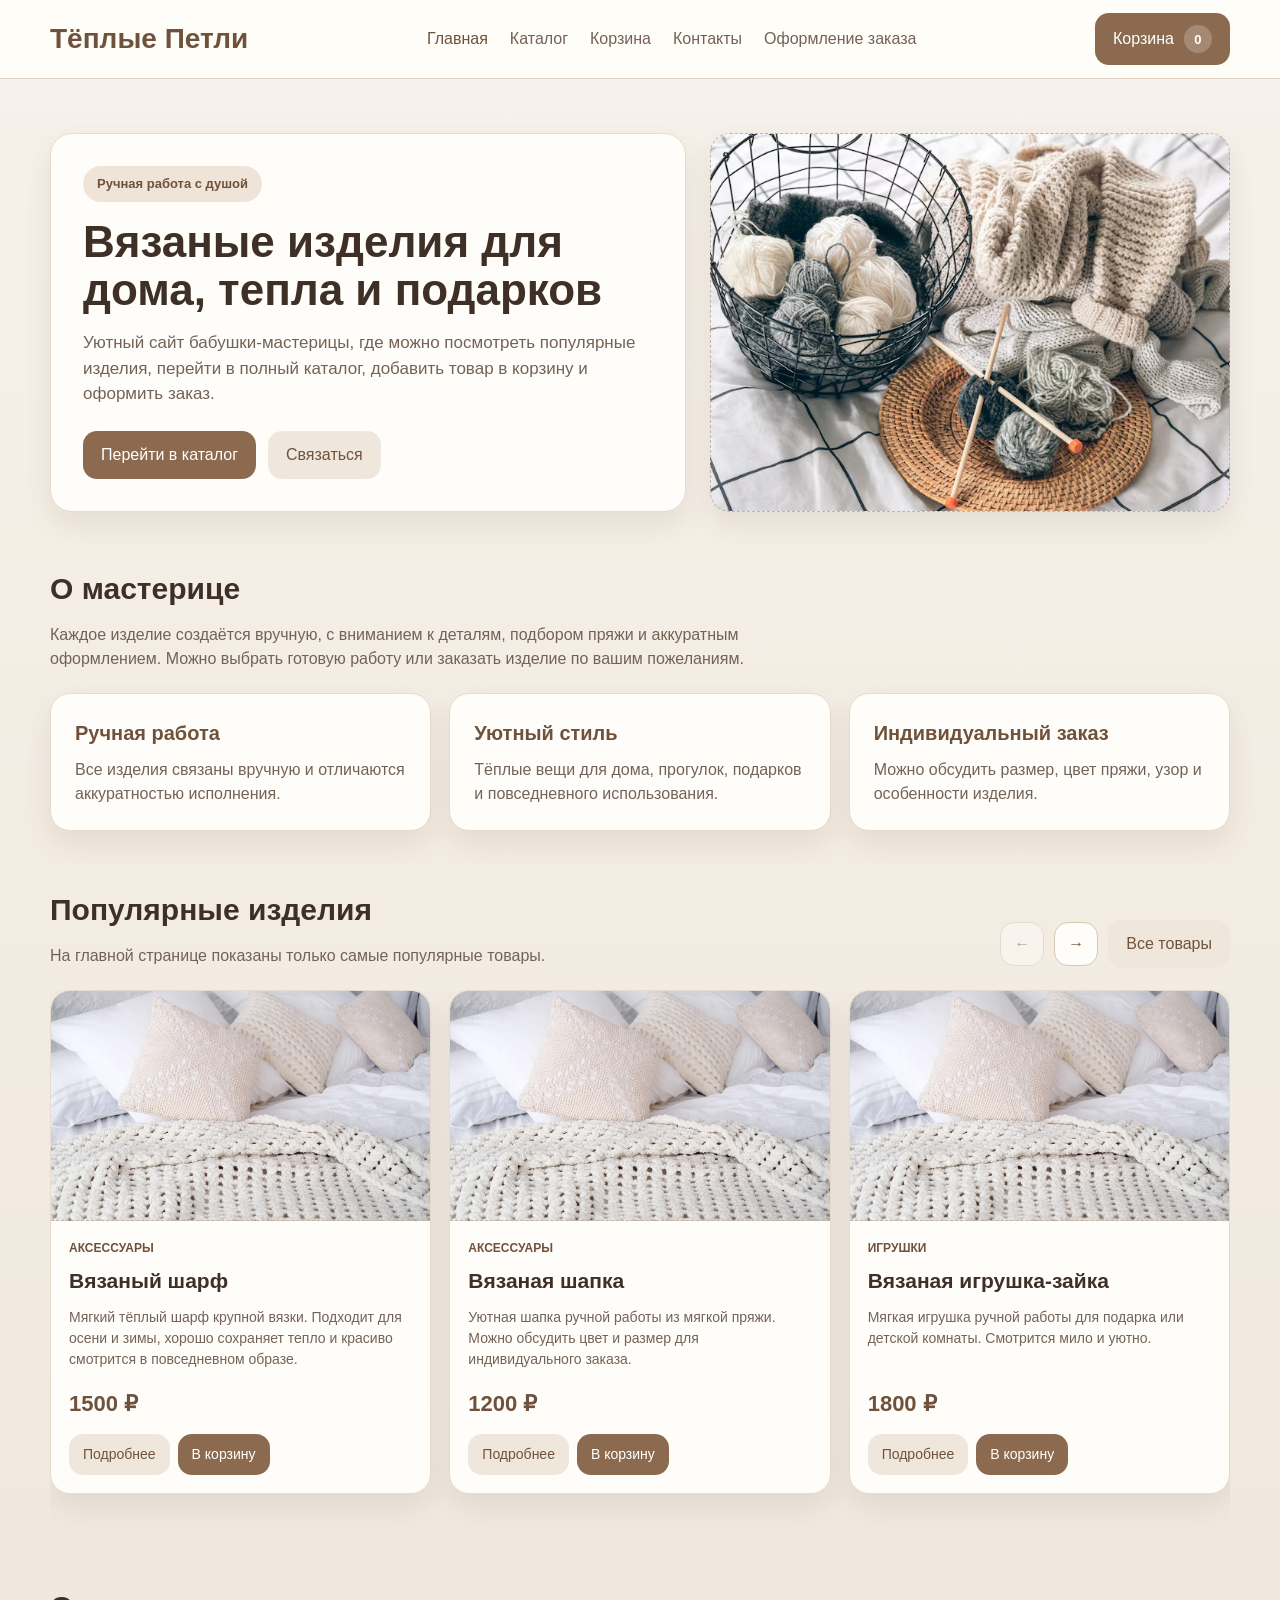
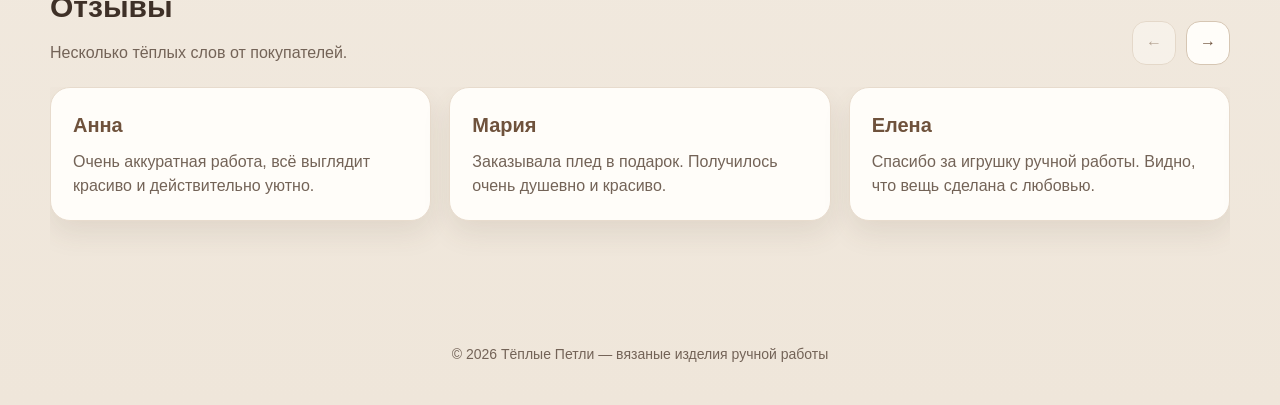
==== index.html @ dade48f2 "first commit" ====
<!DOCTYPE html>
<html lang="ru">
<head>
  <meta charset="UTF-8" />
  <meta name="viewport" content="width=device-width, initial-scale=1.0" />
  <title>Тёплые Петли — вязаные изделия ручной работы</title>
  <link rel="stylesheet" href="css/style.css" />
</head>
<body>
  <header class="header">
    <div class="container header__inner">
      <a href="index.html" class="logo">Тёплые Петли</a>

      <button class="burger" type="button" aria-label="Открыть меню" aria-expanded="false">
        <span class="burger__line"></span>
      </button>

      <nav class="nav">
        <a class="nav__link nav__link--active" href="index.html">Главная</a>
        <a class="nav__link" href="catalog.html">Каталог</a>
        <a class="nav__link" href="cart.html">Корзина</a>
        <a class="nav__link" href="contacts.html">Контакты</a>
        <a class="nav__link" href="checkout.html">Оформление заказа</a>
      </nav>

      <div class="header__actions">
        <a href="cart.html" class="header__cart-btn">
          <span class="header__cart-label">Корзина</span>
          <span class="cart-badge" id="cart-count">0</span>
        </a>
      </div>
    </div>
  </header>

  <main>
    <section class="hero">
      <div class="container hero__grid">
        <div class="hero__content">
          <span class="hero__label">Ручная работа с душой</span>
          <h1 class="hero__title">Вязаные изделия для дома, тепла и подарков</h1>
          <p class="hero__text">
            Уютный сайт бабушки-мастерицы, где можно посмотреть популярные изделия,
            перейти в полный каталог, добавить товар в корзину и оформить заказ.
          </p>
          <div class="hero__actions">
            <a href="catalog.html" class="button">Перейти в каталог</a>
            <a href="contacts.html" class="button button--light">Связаться</a>
          </div>
        </div>

        <div class="image-placeholder image-placeholder--large set-bg" data-setbg="./image/hero.avif">
        </div>
      </div>
    </section>

    <section class="section">
      <div class="container">
        <div class="section__head">
          <h2 class="section__title">О мастерице</h2>
          <p class="section__text">
            Каждое изделие создаётся вручную, с вниманием к деталям, подбором
            пряжи и аккуратным оформлением. Можно выбрать готовую работу или
            заказать изделие по вашим пожеланиям.
          </p>
        </div>

        <div class="info-grid">
          <article class="info-card">
            <h3 class="info-card__title">Ручная работа</h3>
            <p class="info-card__text">
              Все изделия связаны вручную и отличаются аккуратностью исполнения.
            </p>
          </article>

          <article class="info-card">
            <h3 class="info-card__title">Уютный стиль</h3>
            <p class="info-card__text">
              Тёплые вещи для дома, прогулок, подарков и повседневного использования.
            </p>
          </article>

          <article class="info-card">
            <h3 class="info-card__title">Индивидуальный заказ</h3>
            <p class="info-card__text">
              Можно обсудить размер, цвет пряжи, узор и особенности изделия.
            </p>
          </article>
        </div>
      </div>
    </section>

    <section class="section">
      <div class="container">
        <div class="section__head section__head--row">
          <div>
            <h2 class="section__title">Популярные изделия</h2>
            <p class="section__text">
              На главной странице показаны только самые популярные товары.
            </p>
          </div>
          <div class="slider__controls">
            <button class="slider__btn" type="button" data-slider-prev="popular-slider" aria-label="Предыдущий слайд">←</button>
            <button class="slider__btn" type="button" data-slider-next="popular-slider" aria-label="Следующий слайд">→</button>
            <a href="catalog.html" class="button button--light">Все товары</a>
          </div>
        </div>

        <div class="slider" id="popular-slider">
          <div class="slider__viewport">
            <div class="slider__track" id="popular-products"></div>
          </div>
        </div>
      </div>
    </section>

    <section class="section">
      <div class="container">
        <div class="section__head section__head--row">
          <div>
            <h2 class="section__title">Отзывы</h2>
            <p class="section__text">Несколько тёплых слов от покупателей.</p>
          </div>
          <div class="slider__controls">
            <button class="slider__btn" type="button" data-slider-prev="reviews-slider" aria-label="Предыдущий отзыв">←</button>
            <button class="slider__btn" type="button" data-slider-next="reviews-slider" aria-label="Следующий отзыв">→</button>
          </div>
        </div>

        <div class="slider" id="reviews-slider">

  <div class="slider__viewport">
    <div class="slider__track" id="reviews-list"></div>
  </div>

</div>
      </div>
    </section>
  </main>

  <footer class="footer">
    <div class="container">
      <p>© 2026 Тёплые Петли — вязаные изделия ручной работы</p>
    </div>
  </footer>

  <script src="js/products.js"></script>
  <script src="js/main.js"></script>
  <script src="js/reviews.js"></script>
</body>
</html>
---- css/style.css ----
* {
  box-sizing: border-box;
  margin: 0;
  padding: 0;
}

:root {
  --bg: #f6f1ea;
  --surface: #fffdf9;
  --surface-soft: #f0e7dc;
  --accent: #8b6a4f;
  --accent-dark: #6f523c;
  --text: #3e3027;
  --muted: #736357;
  --line: #ddd0c0;
  --shadow: 0 12px 28px rgba(93, 69, 50, 0.1);
  --radius: 22px;
}

html {
  scroll-behavior: smooth;
}

body {
  min-height: 100vh;
  display: flex;
  flex-direction: column;
  font-family: Arial, sans-serif;
  background: linear-gradient(180deg, #f6f1ea 0%, #efe6da 100%);
  color: var(--text);
  line-height: 1.5;
}

main {
  flex: 1 0 auto;
}

a {
  color: inherit;
  text-decoration: none;
}

button,
input,
textarea {
  font: inherit;
}

.container {
  width: min(1180px, calc(100% - 32px));
  margin: 0 auto;
}

.header {
  position: sticky;
  top: 0;
  z-index: 100;
  background: rgba(255, 253, 249, 0.94);
  backdrop-filter: blur(8px);
  border-bottom: 1px solid var(--line);
}

.header__inner {
  min-height: 78px;
  display: flex;
  align-items: center;
  justify-content: space-between;
  gap: 20px;
  position: relative;
}

.logo {
  font-size: 28px;
  font-weight: 700;
  color: var(--accent-dark);
  flex-shrink: 0;
}

.nav {
  display: flex;
  gap: 22px;
  align-items: center;
  flex-wrap: wrap;
  margin-left: auto;
}

.nav__link {
  color: var(--muted);
  transition: 0.2s;
}

.nav__link:hover,
.nav__link--active {
  color: var(--accent-dark);
}

.header__actions {
  display: flex;
  align-items: center;
  gap: 12px;
  margin-left: auto;
}

.burger {
  display: none;
  align-items: center;
  justify-content: center;
  width: 46px;
  height: 46px;
  border: 1px solid #d9caba;
  border-radius: 14px;
  background: var(--surface);
  color: var(--accent-dark);
  cursor: pointer;
  transition: 0.2s;
  margin-left: auto;
}

.burger:hover {
  background: #f2e9df;
}

.burger__line,
.burger::before,
.burger::after {
  content: '';
  display: block;
  width: 18px;
  height: 2px;
  background: currentColor;
  border-radius: 999px;
  transition: 0.2s;
}

.burger {
  position: relative;
}

.burger__line {
  position: absolute;
}

.burger::before {
  position: absolute;
  transform: translateY(-6px);
}

.burger::after {
  position: absolute;
  transform: translateY(6px);
}

.burger.is-active .burger__line {
  opacity: 0;
}

.burger.is-active::before {
  transform: rotate(45deg);
}

.burger.is-active::after {
  transform: rotate(-45deg);
}

.header__cart-btn,
.button {
  display: inline-flex;
  align-items: center;
  justify-content: center;
  gap: 10px;
  border: none;
  cursor: pointer;
  border-radius: 14px;
  padding: 12px 18px;
  background: var(--accent);
  color: #fff;
  transition: 0.2s;
}

.header__cart-btn:hover,
.button:hover {
  background: var(--accent-dark);
  transform: translateY(-2px);
}

.header__cart-label {
  white-space: nowrap;
}

.cart-badge {
  min-width: 28px;
  height: 28px;
  padding: 0 8px;
  border-radius: 999px;
  background: rgba(255, 255, 255, 0.22);
  display: inline-flex;
  align-items: center;
  justify-content: center;
  font-size: 13px;
  font-weight: 700;
  line-height: 1;
  flex-shrink: 0;
}

.button--light {
  background: var(--surface-soft);
  color: var(--accent-dark);
}

.button--light:hover {
  background: #e6dacb;
}

.button--small {
  padding: 10px 14px;
  font-size: 14px;
}

.hero {
  padding: 54px 0 26px;
}

.hero__grid {
  display: grid;
  grid-template-columns: 1.1fr 0.9fr;
  gap: 24px;
  align-items: stretch;
}

.hero__content,
.image-placeholder--large {
  background: var(--surface);
  border-radius: var(--radius);
  border: 1px solid #e7dbcd;
  box-shadow: var(--shadow);
  padding: 32px;
}

.hero__label {
  display: inline-block;
  padding: 8px 14px;
  border-radius: 999px;
  background: #efe4d7;
  color: var(--accent-dark);
  font-size: 13px;
  font-weight: 700;
  margin-bottom: 16px;
}

.hero__title {
  font-size: 44px;
  line-height: 1.1;
  margin-bottom: 16px;
}

.hero__text {
  font-size: 17px;
  color: var(--muted);
  max-width: 620px;
  margin-bottom: 24px;
}

.hero__actions {
  display: flex;
  gap: 12px;
  flex-wrap: wrap;
}

.section {
  padding: 28px 0;
}

.section__head {
  margin-bottom: 22px;
}

.section__head--row {
  display: flex;
  justify-content: space-between;
  gap: 18px;
  align-items: end;
}

.section__title {
  font-size: 30px;
  margin-bottom: 12px;
}

.section__text {
  color: var(--muted);
  max-width: 700px;
}

.image-placeholder {
  background: linear-gradient(135deg, #f3eadf 0%, #e9dccb 100%);
  border: 1px dashed #c7b29b;
  border-radius: 20px;
  display: flex;
  align-items: center;
  justify-content: center;
  flex-direction: column;
  min-height: 240px;
  color: var(--accent-dark);
  text-align: center;
  padding: 20px;
  background-repeat: no-repeat;
  background-size: cover;
  background-position: center;
}

.image-placeholder--large {
  min-height: 100%;
  justify-content: center;
}

.image-placeholder__icon {
  font-size: 56px;
  margin-bottom: 12px;
}

.image-placeholder__text {
  font-size: 16px;
  font-weight: 700;
}

.info-grid {
  display: grid;
  grid-template-columns: repeat(3, 1fr);
  gap: 18px;
}

.info-card {
  background: var(--surface);
  border-radius: 20px;
  border: 1px solid #e7dbcd;
  box-shadow: var(--shadow);
  padding: 24px;
}

.info-card__title {
  font-size: 20px;
  color: var(--accent-dark);
  margin-bottom: 10px;
}

.info-card__text {
  color: var(--muted);
}

.filters {
  display: flex;
  flex-wrap: wrap;
  gap: 10px;
  margin-bottom: 22px;
}

.filter-btn {
  border: 1px solid #d6c6b3;
  background: var(--surface);
  color: var(--text);
  padding: 10px 16px;
  border-radius: 999px;
  cursor: pointer;
  font-weight: 700;
  transition: 0.2s;
}

.filter-btn:hover,
.filter-btn--active {
  background: var(--accent);
  color: #fff;
  border-color: var(--accent);
}

.products {
  display: grid;
  grid-template-columns: repeat(4, 1fr);
  gap: 18px;
}

.product-card {
  background: var(--surface);
  border-radius: 20px;
  border: 1px solid #e7dbcd;
  box-shadow: var(--shadow);
  overflow: hidden;
  transition: 0.2s;
}

.product-card:hover {
  transform: translateY(-4px);
}

.product-card__placeholder {
  min-height: 230px;
  border-radius: 0;
  border-left: none;
  border-right: none;
  border-top: none;
}

.product-card__body {
  padding: 18px;
}

.product-card__category {
  font-size: 12px;
  color: var(--accent-dark);
  text-transform: uppercase;
  font-weight: 700;
  margin-bottom: 8px;
}

.product-card__title {
  font-size: 21px;
  margin-bottom: 10px;
}

.product-card__desc {
  color: var(--muted);
  font-size: 14px;
  min-height: 64px;
  margin-bottom: 16px;
}

.product-card__bottom {
  display: grid;
  gap: 14px;
}

.product-card__price {
  font-size: 22px;
  font-weight: 700;
  color: var(--accent-dark);
}

.product-card__actions {
  display: flex;
  gap: 8px;
  flex-wrap: wrap;
}

.slider {
  position: relative;
}

.slider__viewport {
  overflow: hidden;
}

.slider__track {
  display: flex;
  gap: 18px;
  transition: transform 0.35s ease;
  will-change: transform;
  padding-bottom: 35px;
}

.slider__track > * {
  min-width: calc((100% - 36px) / 3);
  flex: 0 0 calc((100% - 36px) / 3);
}

.slider__controls {
  display: flex;
  gap: 10px;
  align-items: center;
}

.slider__btn {
  width: 44px;
  height: 44px;
  border-radius: 14px;
  border: 1px solid #d6c6b3;
  background: var(--surface);
  color: var(--accent-dark);
  display: inline-flex;
  align-items: center;
  justify-content: center;
  cursor: pointer;
  transition: 0.2s;
}

.slider__btn:hover {
  background: #f2e9df;
}

.slider__btn:disabled {
  opacity: 0.45;
  cursor: default;
}

.slider__empty {
  color: var(--muted);
  padding: 18px;
}

.reviews-track .review-card {
  min-height: 100%;
}

.review-card {
  background: var(--surface);
  border-radius: 20px;
  border: 1px solid #e7dbcd;
  box-shadow: var(--shadow);
  padding: 22px;
}

.review-card__title {
  font-size: 20px;
  color: var(--accent-dark);
  margin-bottom: 10px;
}

.review-card__text {
  color: var(--muted);
}

.product-page {
  display: grid;
  grid-template-columns: 0.95fr 1.05fr;
  gap: 24px;
  background: var(--surface);
  border: 1px solid #e7dbcd;
  border-radius: 24px;
  box-shadow: var(--shadow);
  padding: 24px;
}

.product-page__category {
  font-size: 13px;
  color: var(--accent-dark);
  text-transform: uppercase;
  font-weight: 700;
  margin-bottom: 10px;
}

.product-page__title {
  font-size: 38px;
  margin-bottom: 14px;
}

.product-page__text {
  color: var(--muted);
  margin-bottom: 14px;
}

.product-page__price {
  font-size: 30px;
  font-weight: 700;
  color: var(--accent-dark);
  margin: 18px 0;
}

.product-page__actions {
  display: flex;
  gap: 10px;
  flex-wrap: wrap;
}

.cart-page {
  display: grid;
  gap: 16px;
}

.cart-item {
  display: grid;
  grid-template-columns: 120px 1fr auto;
  gap: 18px;
  align-items: center;
  background: var(--surface);
  border: 1px solid #e7dbcd;
  border-radius: 18px;
  padding: 16px;
}

.cart-item__image {
  min-height: 120px;
}

.cart-item__title {
  font-size: 22px;
  margin-bottom: 8px;
}

.cart-item__price {
  color: var(--accent-dark);
  font-weight: 700;
}

.cart-item__remove {
  border: none;
  background: #eadfce;
  color: var(--accent-dark);
  border-radius: 12px;
  padding: 10px 14px;
  cursor: pointer;
}

.cart-summary {
  margin-top: 24px;
  display: flex;
  justify-content: space-between;
  align-items: center;
  gap: 16px;
  flex-wrap: wrap;
}

.cart-summary__total {
  font-size: 28px;
  font-weight: 700;
}

.contacts-page {
  display: grid;
  grid-template-columns: 1fr 1fr;
  gap: 22px;
}

.checkout-page{
  max-width: 600px;
}

.contacts-card,
.checkout-card {
  background: var(--surface);
  border-radius: 22px;
  border: 1px solid #e7dbcd;
  box-shadow: var(--shadow);
  padding: 26px;
}

.contacts-list {
  display: grid;
  gap: 14px;
  margin-top: 18px;
}

.contacts-list__item {
  padding: 14px 16px;
  background: #f6efe7;
  border: 1px solid #e4d8ca;
  border-radius: 16px;
}

.form {
  display: grid;
  gap: 14px;
}

.form__group {
  display: grid;
  gap: 8px;
}

.form__label {
  font-weight: 700;
}

.form__input,
.form__textarea {
  width: 100%;
  border: 1px solid #d8c8b7;
  border-radius: 14px;
  padding: 14px 16px;
  background: #fff;
  outline: none;
  transition: 0.2s;
}

.form__input:focus,
.form__textarea:focus {
  border-color: var(--accent);
  box-shadow: 0 0 0 4px rgba(139, 106, 79, 0.1);
}

.form__textarea {
  min-height: 130px;
  resize: vertical;
}

.form__success {
  color: #5d7c4a;
  font-weight: 700;
}

.empty-cart {
  background: var(--surface);
  border: 1px solid #e7dbcd;
  border-radius: 18px;
  padding: 28px;
  text-align: center;
  color: var(--muted);
}

.footer {
  margin-top: 34px;
  padding: 26px 0 40px;
  text-align: center;
  color: var(--muted);
  font-size: 14px;
}

@media (max-width: 1024px) {
  .hero__grid,
  .product-page,
  .contacts-page,
  .checkout-page {
    grid-template-columns: 1fr;
  }

  .products {
    grid-template-columns: repeat(2, 1fr);
  }

  .info-grid {
    grid-template-columns: 1fr;
  }

  .slider__track > * {
    min-width: calc((100% - 18px) / 2);
    flex-basis: calc((100% - 18px) / 2);
  }
}

@media (max-width: 860px) {
  .nav {
    position: absolute;
    top: calc(100% + 10px);
    left: 0;
    right: 0;
    display: none;
    flex-direction: column;
    align-items: flex-start;
    gap: 14px;
    padding: 18px;
    border: 1px solid var(--line);
    border-radius: 20px;
    background: rgba(255, 253, 249, 0.98);
    box-shadow: var(--shadow);
  }

  .nav.nav--open {
    display: flex;
  }

  .burger {
    display: inline-flex;
  }

  .header__actions {
    margin-left: 0;
  }

  .section__head--row {
    align-items: start;
    flex-direction: column;
  }
}

@media (max-width: 680px) {
  .container {
    width: min(1180px, calc(100% - 24px));
  }

  .header__inner {
    gap: 10px;
  }

  .logo {
    font-size: 24px;
  }

  .header__cart-btn {
    padding: 10px 14px;
  }

  .header__cart-label {
    display: none;
  }

  .products {
    grid-template-columns: 1fr;
  }

  .slider__track > * {
    min-width: 100%;
    flex-basis: 100%;
  }

  .hero__title {
    font-size: 32px;
  }

  .cart-item {
    grid-template-columns: 1fr;
  }

  .section__title {
    font-size: 28px;
  }
}
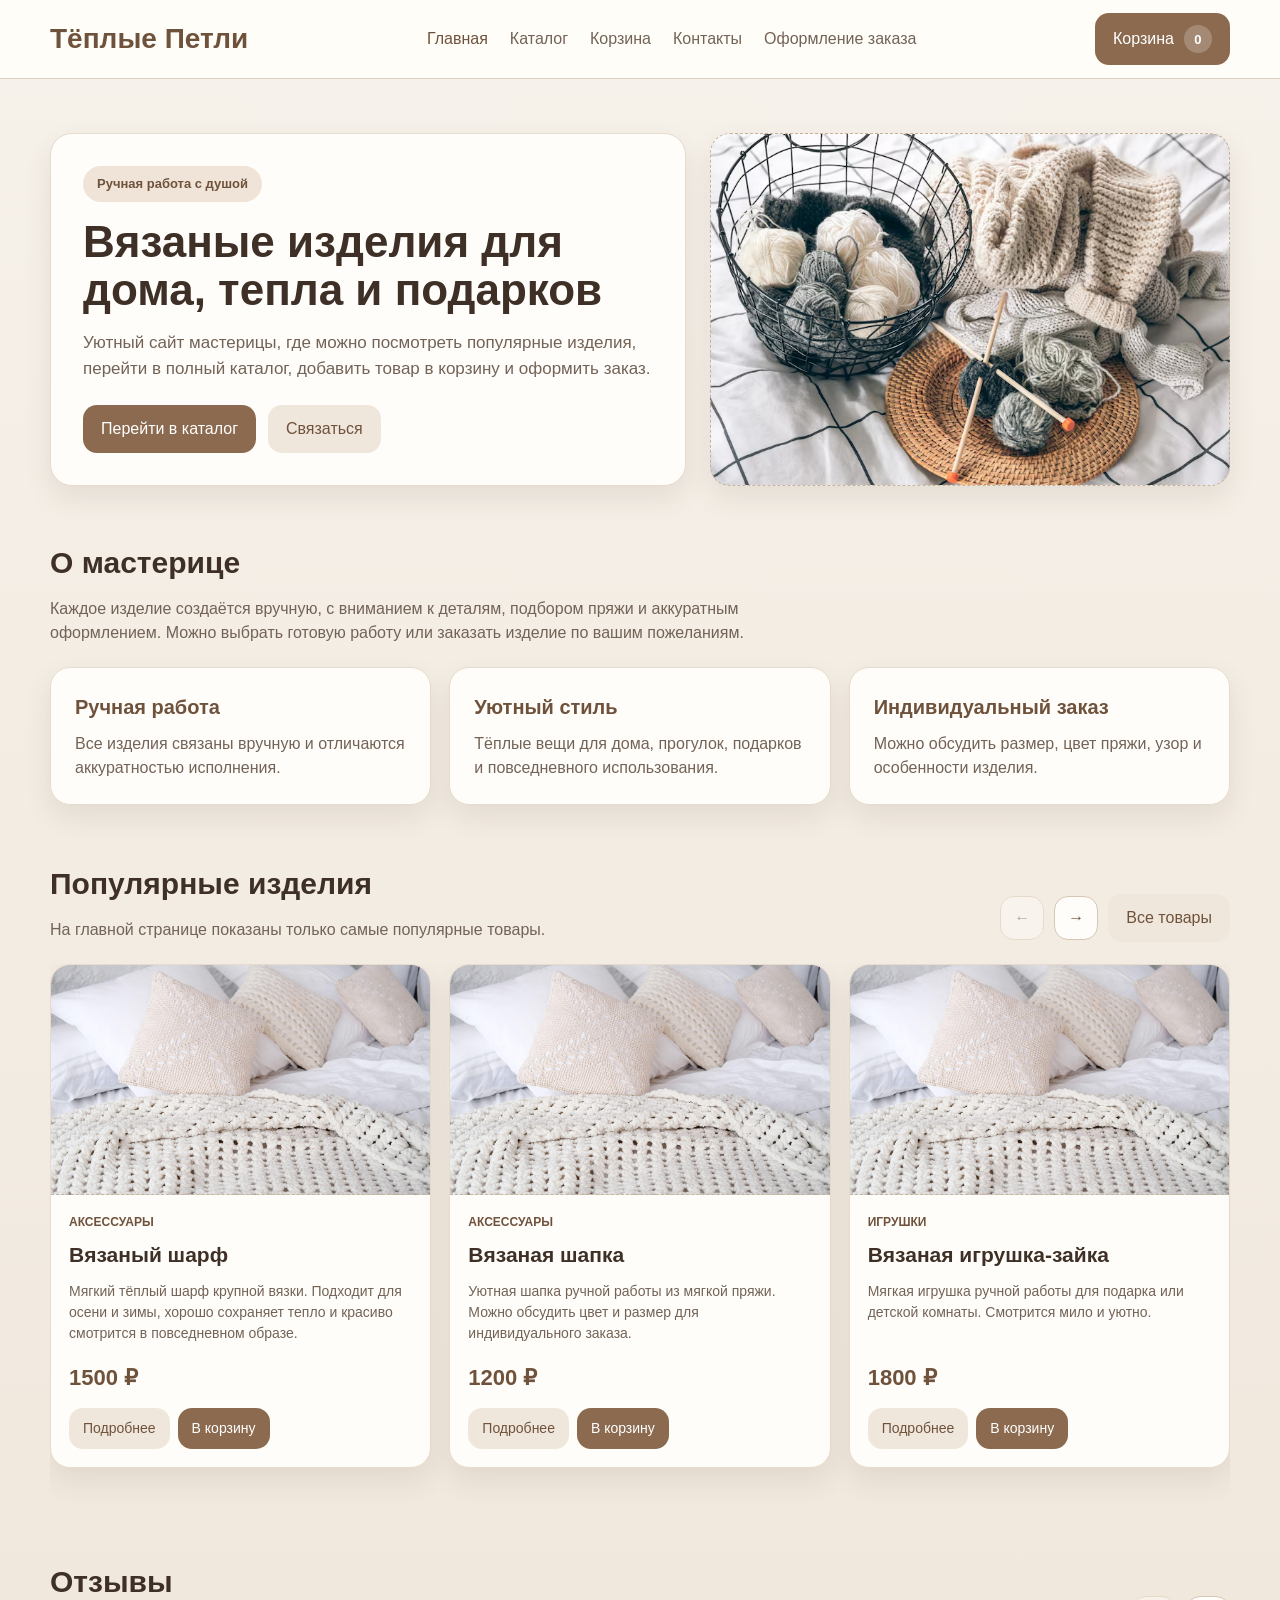
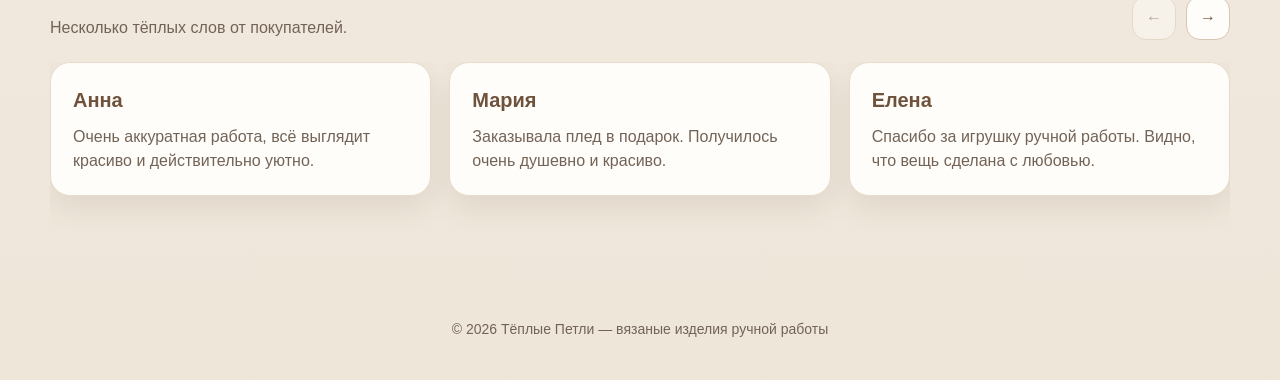
==== commit 4d9fd6f3: "deltete бабушка" ====
--- a/index.html
+++ b/index.html
@@ -39,7 +39,7 @@
           <span class="hero__label">Ручная работа с душой</span>
           <h1 class="hero__title">Вязаные изделия для дома, тепла и подарков</h1>
           <p class="hero__text">
-            Уютный сайт бабушки-мастерицы, где можно посмотреть популярные изделия,
+            Уютный сайт мастерицы, где можно посмотреть популярные изделия,
             перейти в полный каталог, добавить товар в корзину и оформить заказ.
           </p>
           <div class="hero__actions">
